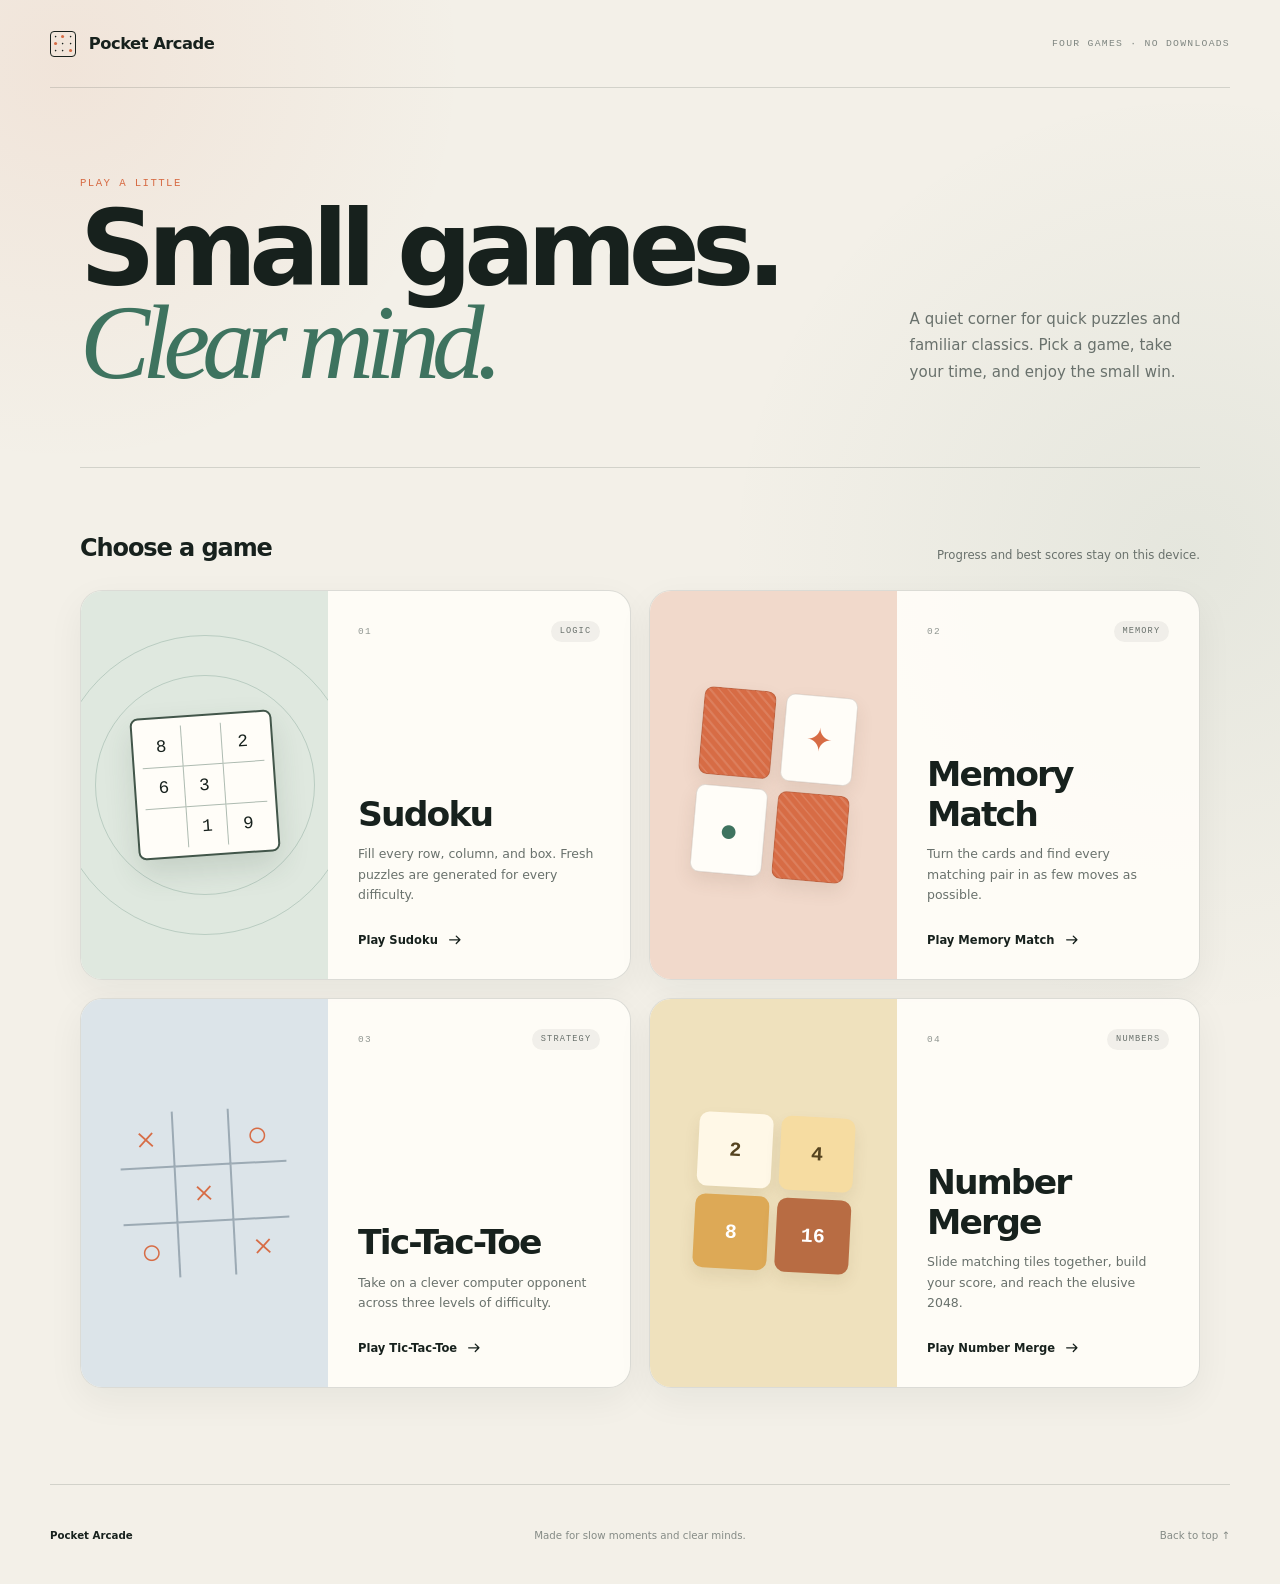
==== index.html @ c0d13474 "Add files via upload init" ====
<!DOCTYPE html>
<html lang="en">
<head>
  <meta charset="UTF-8">
  <meta name="viewport" content="width=device-width, initial-scale=1.0">
  <meta name="theme-color" content="#f3f0e8">
  <meta name="description" content="Pocket Arcade is a collection of calm, thoughtfully designed browser games: Sudoku, Memory Match, Tic-Tac-Toe, and Number Merge.">
  <title>Pocket Arcade — Small games, clear mind</title>
  <link rel="stylesheet" href="assets/css/hub.css">
</head>
<body>
  <a class="skip-link" href="#games">Skip to games</a>

  <header class="site-header">
    <a class="brand" href="index.html" aria-label="Pocket Arcade home">
      <span class="brand-mark" aria-hidden="true">
        <i></i><i></i><i></i><i></i><i></i><i></i><i></i><i></i><i></i>
      </span>
      <span>Pocket Arcade</span>
    </a>
    <span class="header-note">FOUR GAMES · NO DOWNLOADS</span>
  </header>

  <main>
    <section class="hero" aria-labelledby="hero-title">
      <div class="hero-copy">
        <p class="eyebrow">PLAY A LITTLE</p>
        <h1 id="hero-title">Small games.<br><em>Clear mind.</em></h1>
      </div>
      <p class="hero-description">A quiet corner for quick puzzles and familiar classics. Pick a game, take your time, and enjoy the small win.</p>
    </section>

    <section class="game-section" id="games" aria-labelledby="games-title">
      <div class="section-heading">
        <h2 id="games-title">Choose a game</h2>
        <p>Progress and best scores stay on this device.</p>
      </div>

      <div class="game-grid">
        <a class="game-card card-sudoku card-featured" href="games/sudoku/index.html">
          <div class="card-art" aria-hidden="true">
            <div class="sudoku-art">
              <span>8</span><span></span><span>2</span><span>6</span><span>3</span><span></span><span></span><span>1</span><span>9</span>
            </div>
            <span class="art-orbit orbit-one"></span>
            <span class="art-orbit orbit-two"></span>
          </div>
          <div class="card-body">
            <div class="card-topline">
              <span class="card-number">01</span>
              <span class="card-tag">LOGIC</span>
            </div>
            <h3>Sudoku</h3>
            <p>Fill every row, column, and box. Fresh puzzles are generated for every difficulty.</p>
            <span class="play-link">Play Sudoku <svg viewBox="0 0 24 24"><path d="M5 12h14M14 7l5 5-5 5"></path></svg></span>
          </div>
        </a>

        <a class="game-card card-memory" href="games/memory-match/index.html">
          <div class="card-art" aria-hidden="true">
            <div class="memory-art">
              <span class="memory-card back"></span>
              <span class="memory-card face">✦</span>
              <span class="memory-card face circle">●</span>
              <span class="memory-card back"></span>
            </div>
          </div>
          <div class="card-body">
            <div class="card-topline">
              <span class="card-number">02</span>
              <span class="card-tag">MEMORY</span>
            </div>
            <h3>Memory Match</h3>
            <p>Turn the cards and find every matching pair in as few moves as possible.</p>
            <span class="play-link">Play Memory Match <svg viewBox="0 0 24 24"><path d="M5 12h14M14 7l5 5-5 5"></path></svg></span>
          </div>
        </a>

        <a class="game-card card-tic" href="games/tic-tac-toe/index.html">
          <div class="card-art" aria-hidden="true">
            <div class="tic-art">
              <span>×</span><span></span><span>○</span><span></span><span>×</span><span></span><span>○</span><span></span><span>×</span>
            </div>
          </div>
          <div class="card-body">
            <div class="card-topline">
              <span class="card-number">03</span>
              <span class="card-tag">STRATEGY</span>
            </div>
            <h3>Tic-Tac-Toe</h3>
            <p>Take on a clever computer opponent across three levels of difficulty.</p>
            <span class="play-link">Play Tic-Tac-Toe <svg viewBox="0 0 24 24"><path d="M5 12h14M14 7l5 5-5 5"></path></svg></span>
          </div>
        </a>

        <a class="game-card card-merge" href="games/number-merge/index.html">
          <div class="card-art" aria-hidden="true">
            <div class="merge-art">
              <span>2</span><span>4</span><span>8</span><span>16</span>
            </div>
          </div>
          <div class="card-body">
            <div class="card-topline">
              <span class="card-number">04</span>
              <span class="card-tag">NUMBERS</span>
            </div>
            <h3>Number Merge</h3>
            <p>Slide matching tiles together, build your score, and reach the elusive 2048.</p>
            <span class="play-link">Play Number Merge <svg viewBox="0 0 24 24"><path d="M5 12h14M14 7l5 5-5 5"></path></svg></span>
          </div>
        </a>
      </div>
    </section>
  </main>

  <footer>
    <span>Pocket Arcade</span>
    <p>Made for slow moments and clear minds.</p>
    <a href="#hero-title">Back to top ↑</a>
  </footer>
</body>
</html>
---- assets/css/hub.css ----
:root {
  --canvas: #f3f0e8;
  --surface: #fffdf8;
  --ink: #17211d;
  --muted: #69716c;
  --line: rgba(63, 74, 67, 0.18);
  --orange: #d76c45;
  --green: #3e735f;
  --yellow: #dfad4d;
  --blue: #55728c;
  font-family: "Manrope", system-ui, -apple-system, BlinkMacSystemFont, "Segoe UI", sans-serif;
  color: var(--ink);
  background: var(--canvas);
  font-synthesis: none;
  text-rendering: optimizeLegibility;
}

* {
  box-sizing: border-box;
}

html {
  min-width: 320px;
  scroll-behavior: smooth;
}

body {
  min-height: 100vh;
  margin: 0;
  background:
    radial-gradient(circle at 5% 4%, rgba(215, 108, 69, 0.09), transparent 25rem),
    radial-gradient(circle at 93% 35%, rgba(62, 115, 95, 0.08), transparent 29rem),
    var(--canvas);
}

a {
  color: inherit;
  -webkit-tap-highlight-color: transparent;
}

a:focus-visible {
  outline: 3px solid rgba(39, 105, 90, 0.38);
  outline-offset: 4px;
}

svg {
  width: 1.1rem;
  height: 1.1rem;
  fill: none;
  stroke: currentColor;
  stroke-linecap: round;
  stroke-linejoin: round;
  stroke-width: 1.8;
}

.skip-link {
  position: fixed;
  z-index: 100;
  top: 0.75rem;
  left: 0.75rem;
  padding: 0.7rem 1rem;
  color: white;
  background: var(--ink);
  border-radius: 8px;
  transform: translateY(-160%);
  transition: transform 160ms ease;
}

.skip-link:focus {
  transform: translateY(0);
}

.site-header {
  display: flex;
  width: min(1180px, calc(100% - 48px));
  height: 88px;
  margin: 0 auto;
  align-items: center;
  justify-content: space-between;
  border-bottom: 1px solid var(--line);
}

.brand {
  display: inline-flex;
  gap: 0.8rem;
  align-items: center;
  font-size: 1.02rem;
  font-weight: 750;
  letter-spacing: -0.03em;
  text-decoration: none;
}

.brand-mark {
  display: grid;
  width: 26px;
  height: 26px;
  padding: 2px;
  grid-template-columns: repeat(3, 1fr);
  gap: 2px;
  border: 1.5px solid var(--ink);
  border-radius: 4px;
}

.brand-mark i {
  background: var(--ink);
  border-radius: 50%;
  transform: scale(0.32);
}

.brand-mark i:nth-child(2),
.brand-mark i:nth-child(4),
.brand-mark i:nth-child(9) {
  background: var(--orange);
  transform: scale(0.62);
}

.header-note,
.eyebrow,
.card-number,
.card-tag {
  font-family: "DM Mono", ui-monospace, SFMono-Regular, Consolas, monospace;
  font-weight: 500;
  letter-spacing: 0.13em;
}

.header-note {
  color: #7f8681;
  font-size: 0.61rem;
}

main {
  width: min(1120px, calc(100% - 48px));
  margin: 0 auto;
}

.hero {
  display: grid;
  min-height: 380px;
  padding: 72px 0 78px;
  grid-template-columns: minmax(0, 1.45fr) minmax(260px, 0.55fr);
  gap: 5vw;
  align-items: end;
  border-bottom: 1px solid var(--line);
}

.eyebrow {
  margin: 0 0 0.9rem;
  color: var(--orange);
  font-size: 0.67rem;
}

.hero h1 {
  margin: 0;
  font-size: clamp(3.2rem, 8.2vw, 7.2rem);
  font-weight: 580;
  letter-spacing: -0.075em;
  line-height: 0.88;
}

.hero h1 em {
  color: var(--green);
  font-family: Georgia, "Times New Roman", serif;
  font-weight: 400;
}

.hero-description {
  max-width: 340px;
  margin: 0 0 0.25rem;
  color: var(--muted);
  font-size: 0.94rem;
  line-height: 1.75;
}

.game-section {
  padding: 66px 0 96px;
}

.section-heading {
  display: flex;
  margin-bottom: 28px;
  align-items: end;
  justify-content: space-between;
}

.section-heading h2 {
  margin: 0;
  font-size: 1.5rem;
  letter-spacing: -0.045em;
}

.section-heading p {
  margin: 0;
  color: var(--muted);
  font-size: 0.73rem;
}

.game-grid {
  display: grid;
  grid-template-columns: repeat(2, minmax(0, 1fr));
  gap: 18px;
}

.game-card {
  position: relative;
  display: grid;
  min-height: 390px;
  overflow: hidden;
  grid-template-columns: 0.9fr 1.1fr;
  color: var(--ink);
  background: rgba(255, 253, 248, 0.9);
  border: 1px solid var(--line);
  border-radius: 22px;
  box-shadow: 0 12px 36px rgba(27, 37, 31, 0.055);
  text-decoration: none;
  transition: transform 180ms ease, box-shadow 180ms ease, border-color 180ms ease;
}

.game-card:hover {
  z-index: 1;
  border-color: rgba(63, 74, 67, 0.32);
  box-shadow: 0 20px 48px rgba(27, 37, 31, 0.11);
  transform: translateY(-4px);
}

.card-art {
  position: relative;
  display: grid;
  min-height: 250px;
  overflow: hidden;
  place-items: center;
}

.card-sudoku .card-art { background: #dfe8df; }
.card-memory .card-art { background: #f1d9cb; }
.card-tic .card-art { background: #dce4e9; }
.card-merge .card-art { background: #efe1bd; }

.card-body {
  display: flex;
  padding: 30px;
  flex-direction: column;
}

.card-topline {
  display: flex;
  align-items: center;
  justify-content: space-between;
}

.card-number {
  color: #909691;
  font-size: 0.59rem;
}

.card-tag {
  padding: 0.34rem 0.55rem;
  color: var(--muted);
  font-size: 0.54rem;
  background: rgba(23, 33, 29, 0.055);
  border-radius: 999px;
}

.card-body h3 {
  margin: auto 0 0.65rem;
  font-size: clamp(1.55rem, 2.7vw, 2.2rem);
  font-weight: 620;
  letter-spacing: -0.055em;
}

.card-body p {
  margin: 0 0 1.6rem;
  color: var(--muted);
  font-size: 0.78rem;
  line-height: 1.65;
}

.play-link {
  display: inline-flex;
  gap: 0.5rem;
  align-items: center;
  font-size: 0.72rem;
  font-weight: 700;
}

.play-link svg {
  transition: transform 180ms ease;
}

.game-card:hover .play-link svg {
  transform: translateX(4px);
}

.sudoku-art {
  display: grid;
  z-index: 2;
  width: 142px;
  height: 142px;
  padding: 8px;
  grid-template-columns: repeat(3, 1fr);
  background: var(--surface);
  border: 2px solid #42564a;
  border-radius: 8px;
  box-shadow: 0 14px 30px rgba(45, 71, 55, 0.15);
  transform: rotate(-4deg);
}

.sudoku-art span {
  display: grid;
  place-items: center;
  font-family: "DM Mono", ui-monospace, monospace;
  font-size: 1.1rem;
  border-right: 1px solid #aebbb1;
  border-bottom: 1px solid #aebbb1;
}

.sudoku-art span:nth-child(3n) { border-right: 0; }
.sudoku-art span:nth-child(n + 7) { border-bottom: 0; }

.art-orbit {
  position: absolute;
  border: 1px solid rgba(62, 115, 95, 0.24);
  border-radius: 50%;
}

.orbit-one { width: 220px; height: 220px; }
.orbit-two { width: 300px; height: 300px; }

.memory-art {
  display: grid;
  grid-template-columns: repeat(2, 72px);
  gap: 10px;
  transform: rotate(5deg);
}

.memory-card {
  display: grid;
  width: 72px;
  height: 88px;
  place-items: center;
  color: var(--orange);
  font-family: Georgia, serif;
  font-size: 2rem;
  background: var(--surface);
  border: 1px solid rgba(92, 56, 42, 0.18);
  border-radius: 9px;
  box-shadow: 0 8px 18px rgba(91, 55, 40, 0.1);
}

.memory-card.back {
  background:
    repeating-linear-gradient(45deg, transparent 0 5px, rgba(255, 255, 255, 0.13) 5px 7px),
    var(--orange);
}

.memory-card.circle {
  color: var(--green);
}

.tic-art {
  display: grid;
  width: 166px;
  height: 166px;
  grid-template-columns: repeat(3, 1fr);
  transform: rotate(-3deg);
}

.tic-art span {
  display: grid;
  place-items: center;
  color: var(--blue);
  font-family: Georgia, serif;
  font-size: 2.25rem;
  border-right: 2px solid rgba(50, 74, 93, 0.38);
  border-bottom: 2px solid rgba(50, 74, 93, 0.38);
}

.tic-art span:nth-child(3n) { border-right: 0; }
.tic-art span:nth-child(n + 7) { border-bottom: 0; }
.tic-art span:nth-child(odd) { color: var(--orange); }

.merge-art {
  display: grid;
  grid-template-columns: repeat(2, 74px);
  gap: 8px;
  transform: rotate(3deg);
}

.merge-art span {
  display: grid;
  width: 74px;
  height: 74px;
  place-items: center;
  color: #55431f;
  font-family: "DM Mono", ui-monospace, monospace;
  font-size: 1.25rem;
  font-weight: 700;
  background: #fff8e7;
  border-radius: 10px;
  box-shadow: 0 8px 16px rgba(87, 65, 26, 0.09);
}

.merge-art span:nth-child(2) { background: #f6dca1; }
.merge-art span:nth-child(3) { color: white; background: #dda956; }
.merge-art span:nth-child(4) { color: white; background: #b86c43; }

footer {
  display: grid;
  width: min(1180px, calc(100% - 48px));
  min-height: 100px;
  margin: 0 auto;
  grid-template-columns: 1fr auto 1fr;
  align-items: center;
  color: #858b86;
  font-size: 0.64rem;
  border-top: 1px solid var(--line);
}

footer span {
  color: var(--ink);
  font-weight: 700;
}

footer p {
  margin: 0;
}

footer a {
  justify-self: end;
  text-decoration: none;
}

footer a:hover {
  color: var(--ink);
}

@media (max-width: 900px) {
  .game-card {
    grid-template-columns: 1fr;
  }

  .card-body {
    min-height: 245px;
  }
}

@media (max-width: 680px) {
  .site-header,
  main,
  footer {
    width: calc(100% - 28px);
  }

  .site-header {
    height: 70px;
  }

  .header-note {
    display: none;
  }

  .hero {
    min-height: auto;
    padding: 52px 0 54px;
    grid-template-columns: 1fr;
    gap: 1.8rem;
  }

  .hero h1 {
    font-size: clamp(3rem, 17vw, 5rem);
  }

  .hero-description {
    font-size: 0.86rem;
  }

  .game-section {
    padding: 48px 0 66px;
  }

  .section-heading {
    align-items: flex-start;
    flex-direction: column;
    gap: 0.45rem;
  }

  .game-grid {
    grid-template-columns: 1fr;
  }

  .game-card {
    min-height: 0;
    grid-template-columns: 0.85fr 1.15fr;
  }

  .card-art {
    min-height: 230px;
  }

  .card-body {
    min-height: 230px;
    padding: 22px;
  }

  .card-body p {
    display: none;
  }

  .card-body h3 {
    margin-top: auto;
    font-size: 1.35rem;
  }

  .play-link {
    font-size: 0.65rem;
  }

  .sudoku-art {
    width: 112px;
    height: 112px;
  }

  .memory-art {
    grid-template-columns: repeat(2, 54px);
  }

  .memory-card {
    width: 54px;
    height: 66px;
  }

  .tic-art {
    width: 124px;
    height: 124px;
  }

  .merge-art {
    grid-template-columns: repeat(2, 54px);
  }

  .merge-art span {
    width: 54px;
    height: 54px;
    font-size: 0.9rem;
  }

  footer {
    min-height: 90px;
    grid-template-columns: 1fr auto;
  }

  footer p {
    display: none;
  }
}

@media (max-width: 420px) {
  .game-card {
    grid-template-columns: 1fr;
  }

  .card-art {
    min-height: 190px;
  }

  .card-body {
    min-height: 195px;
  }

  .card-body p {
    display: block;
    margin-bottom: 1.2rem;
    font-size: 0.72rem;
  }
}

@media (prefers-reduced-motion: reduce) {
  *,
  *::before,
  *::after {
    scroll-behavior: auto !important;
    animation-duration: 0.01ms !important;
    animation-iteration-count: 1 !important;
    transition-duration: 0.01ms !important;
  }
}
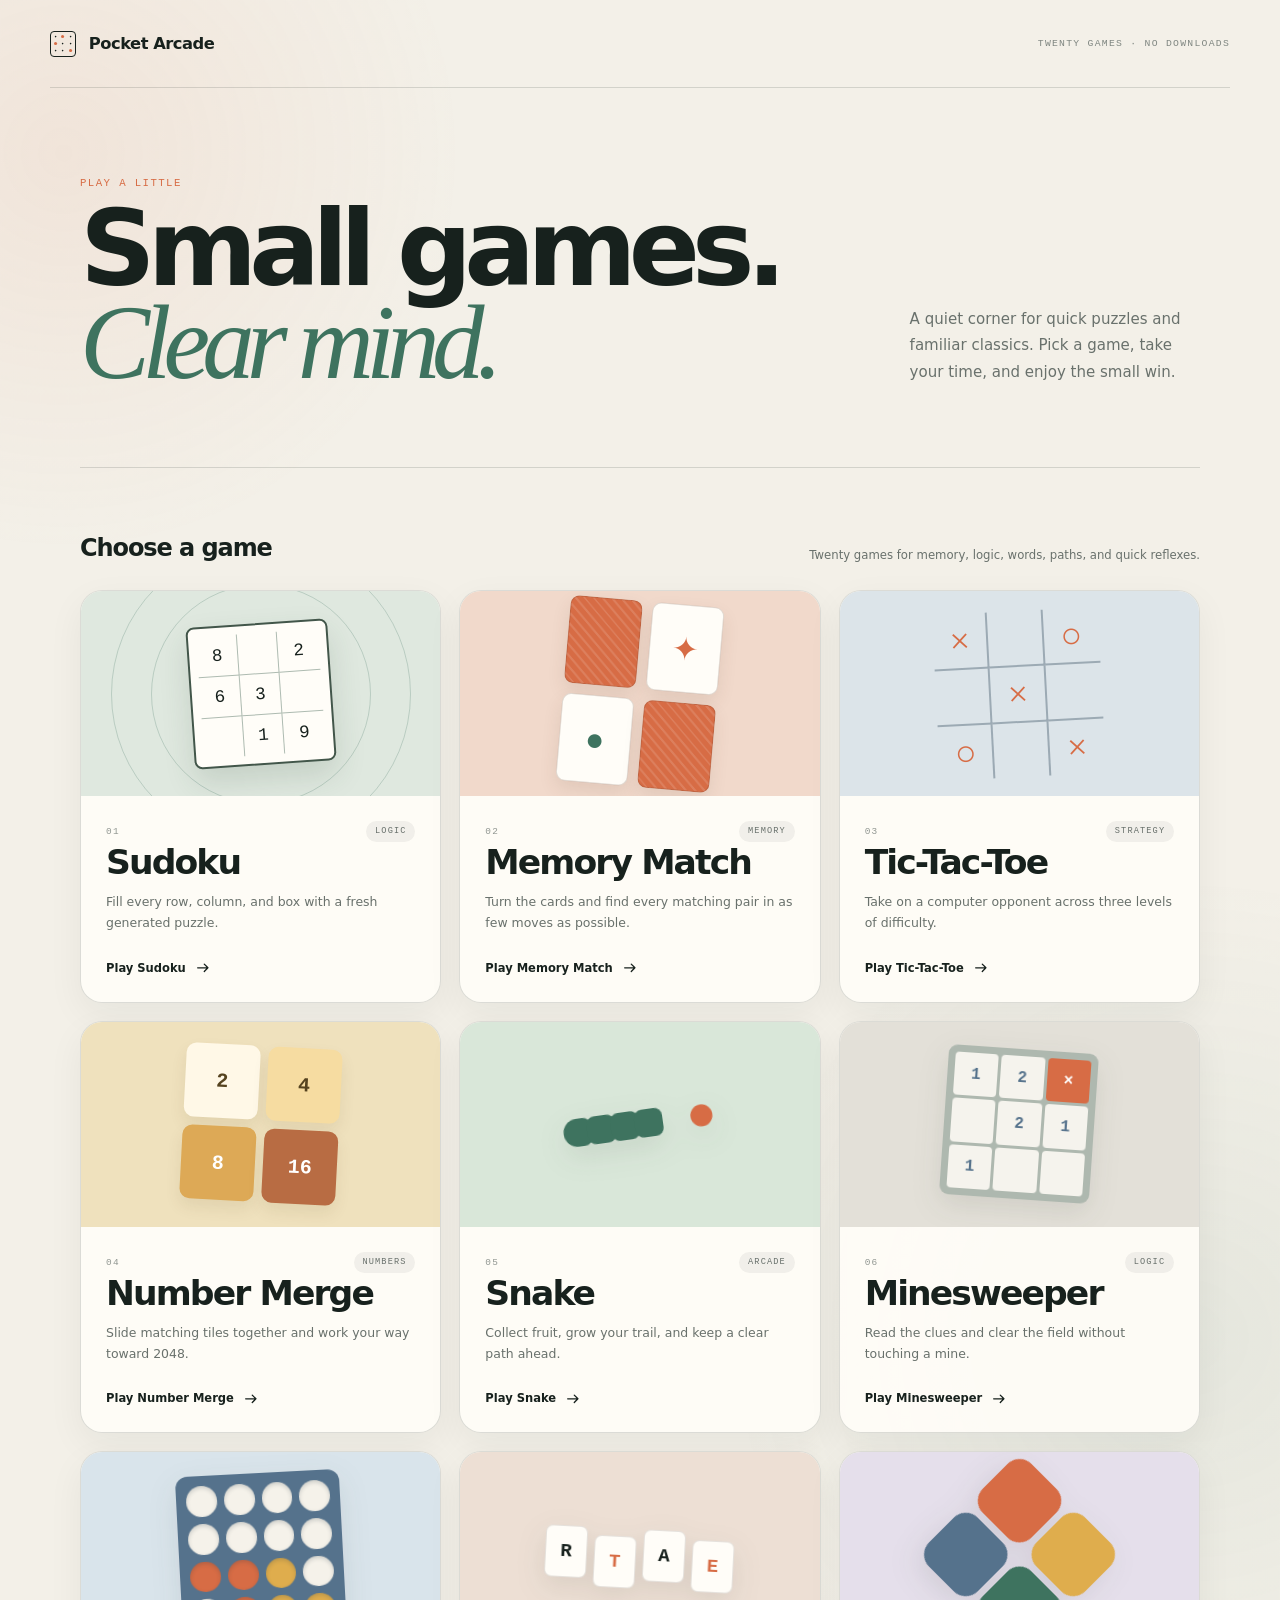
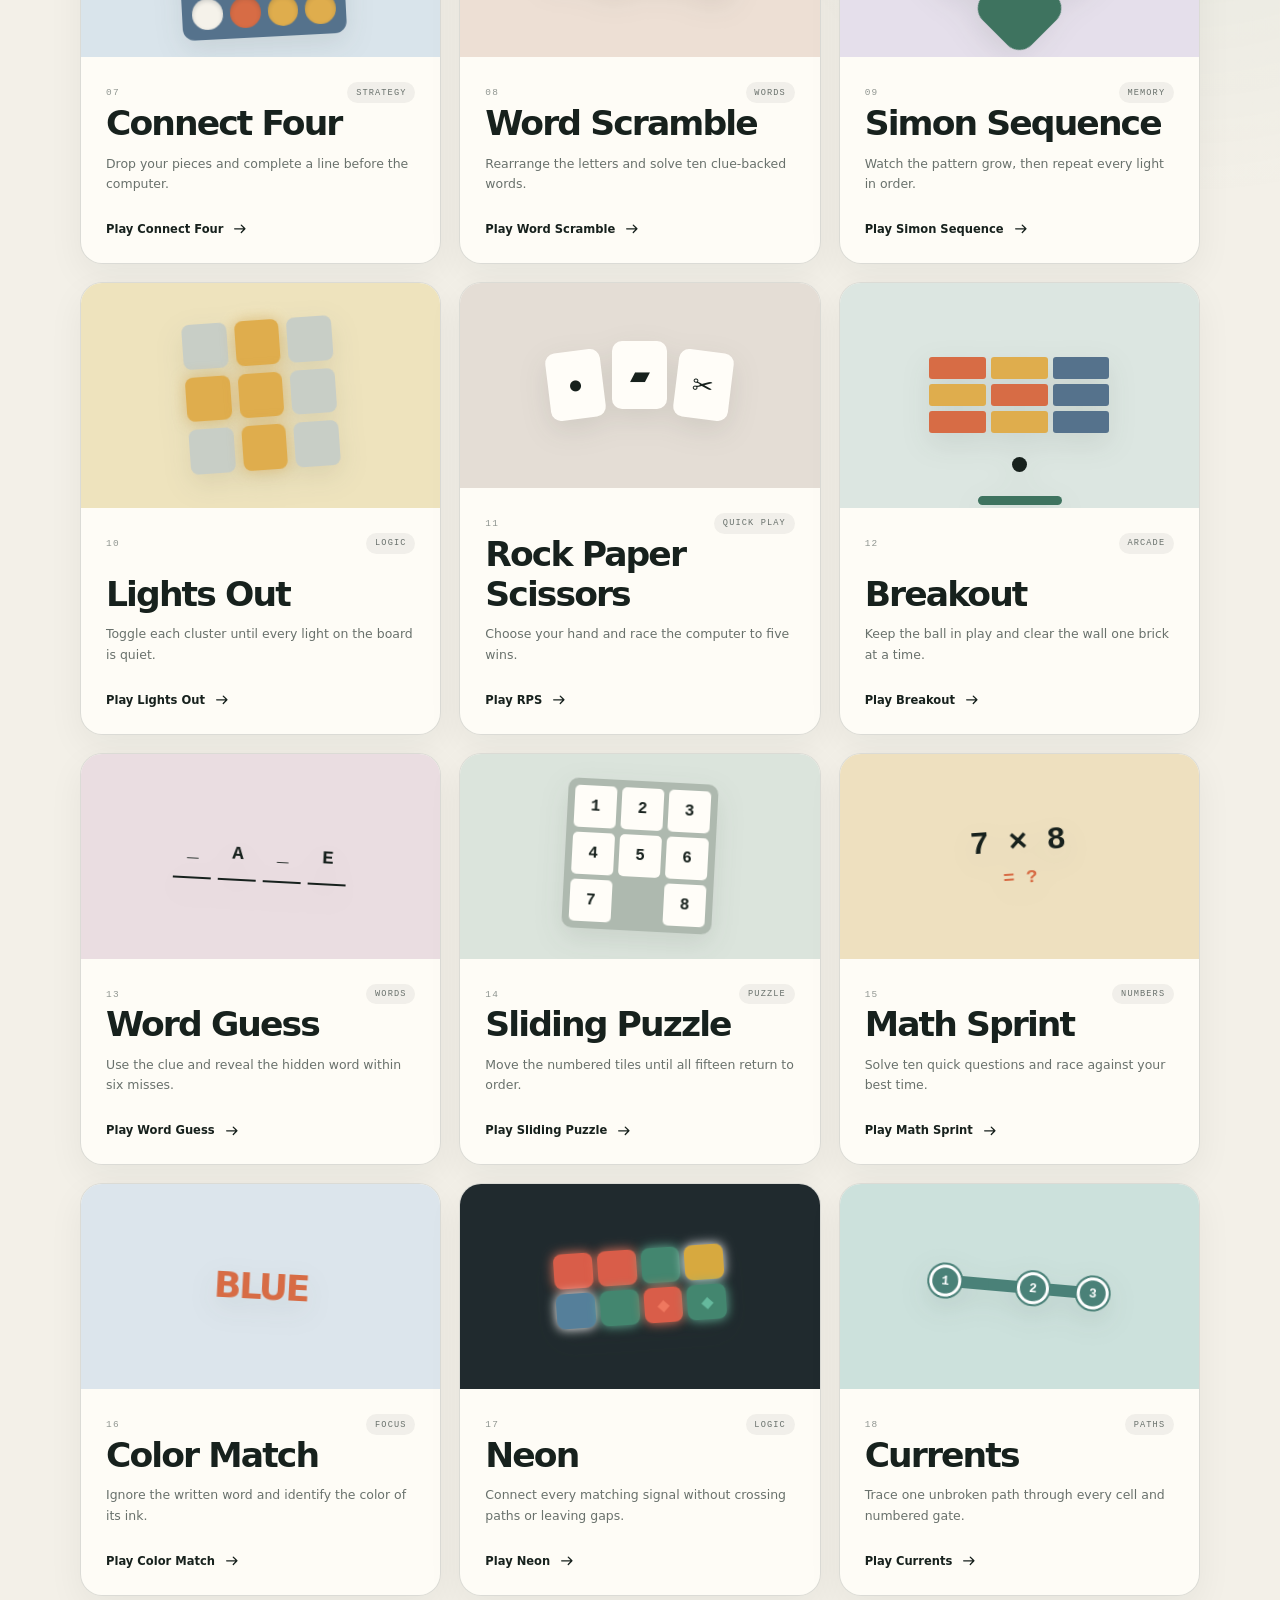
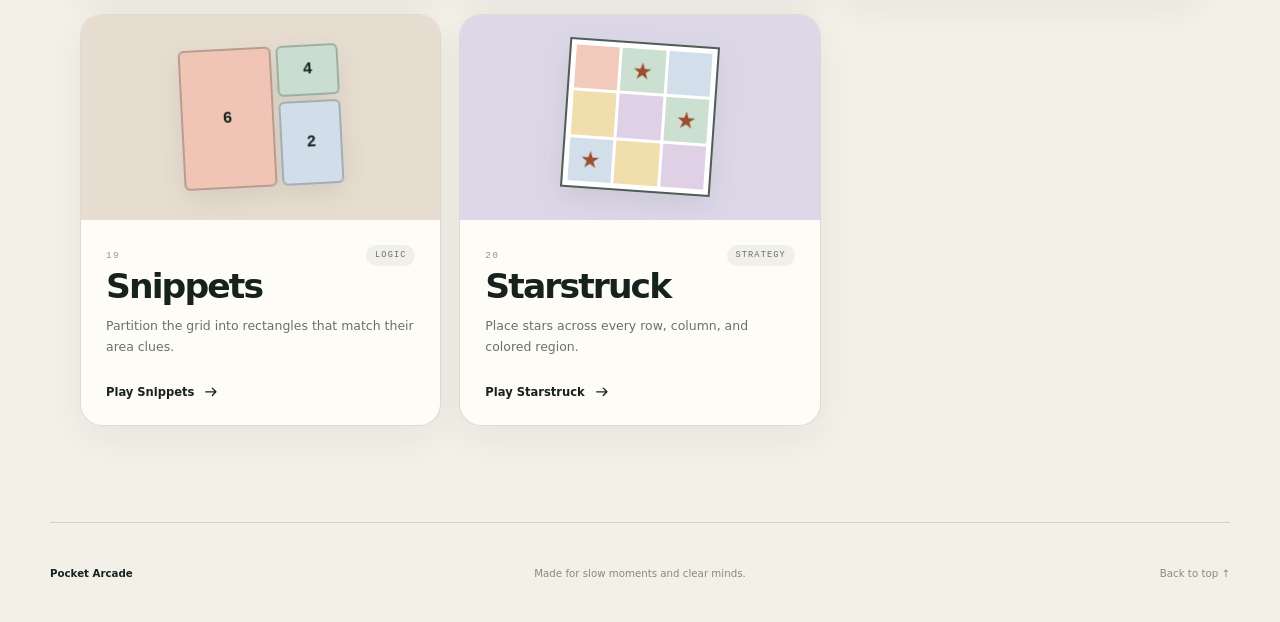
==== commit 74a1931f: "Add files via upload add games" ====
--- a/index.html
+++ b/index.html
@@ -4,8 +4,8 @@
   <meta charset="UTF-8">
   <meta name="viewport" content="width=device-width, initial-scale=1.0">
   <meta name="theme-color" content="#f3f0e8">
-  <meta name="description" content="Pocket Arcade is a collection of calm, thoughtfully designed browser games: Sudoku, Memory Match, Tic-Tac-Toe, and Number Merge.">
-  <title>Pocket Arcade — Small games, clear mind</title>
+  <meta name="description" content="Pocket Arcade is a collection of twenty calm browser games, including original path, region, word, strategy, memory, number, and arcade puzzles.">
+  <title>Pocket Arcade — Twenty small games</title>
   <link rel="stylesheet" href="assets/css/hub.css">
 </head>
 <body>
@@ -13,12 +13,10 @@
 
   <header class="site-header">
     <a class="brand" href="index.html" aria-label="Pocket Arcade home">
-      <span class="brand-mark" aria-hidden="true">
-        <i></i><i></i><i></i><i></i><i></i><i></i><i></i><i></i><i></i>
-      </span>
+      <span class="brand-mark" aria-hidden="true"><i></i><i></i><i></i><i></i><i></i><i></i><i></i><i></i><i></i></span>
       <span>Pocket Arcade</span>
     </a>
-    <span class="header-note">FOUR GAMES · NO DOWNLOADS</span>
+    <span class="header-note">TWENTY GAMES · NO DOWNLOADS</span>
   </header>
 
   <main>
@@ -33,90 +31,113 @@
     <section class="game-section" id="games" aria-labelledby="games-title">
       <div class="section-heading">
         <h2 id="games-title">Choose a game</h2>
-        <p>Progress and best scores stay on this device.</p>
+        <p>Twenty games for memory, logic, words, paths, and quick reflexes.</p>
       </div>
 
       <div class="game-grid">
-        <a class="game-card card-sudoku card-featured" href="games/sudoku/index.html">
-          <div class="card-art" aria-hidden="true">
-            <div class="sudoku-art">
-              <span>8</span><span></span><span>2</span><span>6</span><span>3</span><span></span><span></span><span>1</span><span>9</span>
-            </div>
-            <span class="art-orbit orbit-one"></span>
-            <span class="art-orbit orbit-two"></span>
-          </div>
-          <div class="card-body">
-            <div class="card-topline">
-              <span class="card-number">01</span>
-              <span class="card-tag">LOGIC</span>
-            </div>
-            <h3>Sudoku</h3>
-            <p>Fill every row, column, and box. Fresh puzzles are generated for every difficulty.</p>
-            <span class="play-link">Play Sudoku <svg viewBox="0 0 24 24"><path d="M5 12h14M14 7l5 5-5 5"></path></svg></span>
-          </div>
+        <a class="game-card card-sudoku" href="games/sudoku/index.html">
+          <div class="card-art" aria-hidden="true"><div class="sudoku-art"><span>8</span><span></span><span>2</span><span>6</span><span>3</span><span></span><span></span><span>1</span><span>9</span></div><span class="art-orbit orbit-one"></span><span class="art-orbit orbit-two"></span></div>
+          <div class="card-body"><div class="card-topline"><span class="card-number">01</span><span class="card-tag">LOGIC</span></div><h3>Sudoku</h3><p>Fill every row, column, and box with a fresh generated puzzle.</p><span class="play-link">Play Sudoku <svg viewBox="0 0 24 24"><path d="M5 12h14M14 7l5 5-5 5"></path></svg></span></div>
         </a>
 
-        <a class="game-card card-memory" href="games/memory-match/index.html">
-          <div class="card-art" aria-hidden="true">
-            <div class="memory-art">
-              <span class="memory-card back"></span>
-              <span class="memory-card face">✦</span>
-              <span class="memory-card face circle">●</span>
-              <span class="memory-card back"></span>
-            </div>
-          </div>
-          <div class="card-body">
-            <div class="card-topline">
-              <span class="card-number">02</span>
-              <span class="card-tag">MEMORY</span>
-            </div>
-            <h3>Memory Match</h3>
-            <p>Turn the cards and find every matching pair in as few moves as possible.</p>
-            <span class="play-link">Play Memory Match <svg viewBox="0 0 24 24"><path d="M5 12h14M14 7l5 5-5 5"></path></svg></span>
-          </div>
+        <a class="game-card card-memory" href="games/play.html?game=memory-match">
+          <div class="card-art" aria-hidden="true"><div class="memory-art"><span class="memory-card back"></span><span class="memory-card face">✦</span><span class="memory-card face circle">●</span><span class="memory-card back"></span></div></div>
+          <div class="card-body"><div class="card-topline"><span class="card-number">02</span><span class="card-tag">MEMORY</span></div><h3>Memory Match</h3><p>Turn the cards and find every matching pair in as few moves as possible.</p><span class="play-link">Play Memory Match <svg viewBox="0 0 24 24"><path d="M5 12h14M14 7l5 5-5 5"></path></svg></span></div>
         </a>
 
-        <a class="game-card card-tic" href="games/tic-tac-toe/index.html">
-          <div class="card-art" aria-hidden="true">
-            <div class="tic-art">
-              <span>×</span><span></span><span>○</span><span></span><span>×</span><span></span><span>○</span><span></span><span>×</span>
-            </div>
-          </div>
-          <div class="card-body">
-            <div class="card-topline">
-              <span class="card-number">03</span>
-              <span class="card-tag">STRATEGY</span>
-            </div>
-            <h3>Tic-Tac-Toe</h3>
-            <p>Take on a clever computer opponent across three levels of difficulty.</p>
-            <span class="play-link">Play Tic-Tac-Toe <svg viewBox="0 0 24 24"><path d="M5 12h14M14 7l5 5-5 5"></path></svg></span>
-          </div>
+        <a class="game-card card-tic" href="games/play.html?game=tic-tac-toe">
+          <div class="card-art" aria-hidden="true"><div class="tic-art"><span>×</span><span></span><span>○</span><span></span><span>×</span><span></span><span>○</span><span></span><span>×</span></div></div>
+          <div class="card-body"><div class="card-topline"><span class="card-number">03</span><span class="card-tag">STRATEGY</span></div><h3>Tic-Tac-Toe</h3><p>Take on a computer opponent across three levels of difficulty.</p><span class="play-link">Play Tic-Tac-Toe <svg viewBox="0 0 24 24"><path d="M5 12h14M14 7l5 5-5 5"></path></svg></span></div>
         </a>
 
-        <a class="game-card card-merge" href="games/number-merge/index.html">
-          <div class="card-art" aria-hidden="true">
-            <div class="merge-art">
-              <span>2</span><span>4</span><span>8</span><span>16</span>
-            </div>
-          </div>
-          <div class="card-body">
-            <div class="card-topline">
-              <span class="card-number">04</span>
-              <span class="card-tag">NUMBERS</span>
-            </div>
-            <h3>Number Merge</h3>
-            <p>Slide matching tiles together, build your score, and reach the elusive 2048.</p>
-            <span class="play-link">Play Number Merge <svg viewBox="0 0 24 24"><path d="M5 12h14M14 7l5 5-5 5"></path></svg></span>
-          </div>
+        <a class="game-card card-merge" href="games/play.html?game=number-merge">
+          <div class="card-art" aria-hidden="true"><div class="merge-art"><span>2</span><span>4</span><span>8</span><span>16</span></div></div>
+          <div class="card-body"><div class="card-topline"><span class="card-number">04</span><span class="card-tag">NUMBERS</span></div><h3>Number Merge</h3><p>Slide matching tiles together and work your way toward 2048.</p><span class="play-link">Play Number Merge <svg viewBox="0 0 24 24"><path d="M5 12h14M14 7l5 5-5 5"></path></svg></span></div>
+        </a>
+
+        <a class="game-card card-snake" href="games/play.html?game=snake">
+          <div class="card-art" aria-hidden="true"><div class="mini-art snake-art"><i></i><i></i><i></i><i></i><b></b></div></div>
+          <div class="card-body"><div class="card-topline"><span class="card-number">05</span><span class="card-tag">ARCADE</span></div><h3>Snake</h3><p>Collect fruit, grow your trail, and keep a clear path ahead.</p><span class="play-link">Play Snake <svg viewBox="0 0 24 24"><path d="M5 12h14M14 7l5 5-5 5"></path></svg></span></div>
+        </a>
+
+        <a class="game-card card-mines" href="games/play.html?game=minesweeper">
+          <div class="card-art" aria-hidden="true"><div class="mini-art mines-art"><span>1</span><span>2</span><span>×</span><span></span><span>2</span><span>1</span><span>1</span><span></span><span></span></div></div>
+          <div class="card-body"><div class="card-topline"><span class="card-number">06</span><span class="card-tag">LOGIC</span></div><h3>Minesweeper</h3><p>Read the clues and clear the field without touching a mine.</p><span class="play-link">Play Minesweeper <svg viewBox="0 0 24 24"><path d="M5 12h14M14 7l5 5-5 5"></path></svg></span></div>
+        </a>
+
+        <a class="game-card card-connect" href="games/play.html?game=connect-four">
+          <div class="card-art" aria-hidden="true"><div class="mini-art connect-art"><i></i><i></i><i></i><i></i><i></i><i></i><i></i><i></i><i></i><i></i><i></i><i></i><i></i><i></i><i></i><i></i></div></div>
+          <div class="card-body"><div class="card-topline"><span class="card-number">07</span><span class="card-tag">STRATEGY</span></div><h3>Connect Four</h3><p>Drop your pieces and complete a line before the computer.</p><span class="play-link">Play Connect Four <svg viewBox="0 0 24 24"><path d="M5 12h14M14 7l5 5-5 5"></path></svg></span></div>
+        </a>
+
+        <a class="game-card card-scramble" href="games/play.html?game=word-scramble">
+          <div class="card-art" aria-hidden="true"><div class="mini-art letter-art"><span>R</span><span>T</span><span>A</span><span>E</span></div></div>
+          <div class="card-body"><div class="card-topline"><span class="card-number">08</span><span class="card-tag">WORDS</span></div><h3>Word Scramble</h3><p>Rearrange the letters and solve ten clue-backed words.</p><span class="play-link">Play Word Scramble <svg viewBox="0 0 24 24"><path d="M5 12h14M14 7l5 5-5 5"></path></svg></span></div>
+        </a>
+
+        <a class="game-card card-simon" href="games/play.html?game=simon-sequence">
+          <div class="card-art" aria-hidden="true"><div class="mini-art simon-art"><i></i><i></i><i></i><i></i></div></div>
+          <div class="card-body"><div class="card-topline"><span class="card-number">09</span><span class="card-tag">MEMORY</span></div><h3>Simon Sequence</h3><p>Watch the pattern grow, then repeat every light in order.</p><span class="play-link">Play Simon Sequence <svg viewBox="0 0 24 24"><path d="M5 12h14M14 7l5 5-5 5"></path></svg></span></div>
+        </a>
+
+        <a class="game-card card-lights" href="games/play.html?game=lights-out">
+          <div class="card-art" aria-hidden="true"><div class="mini-art lights-art"><i></i><i></i><i></i><i></i><i></i><i></i><i></i><i></i><i></i></div></div>
+          <div class="card-body"><div class="card-topline"><span class="card-number">10</span><span class="card-tag">LOGIC</span></div><h3>Lights Out</h3><p>Toggle each cluster until every light on the board is quiet.</p><span class="play-link">Play Lights Out <svg viewBox="0 0 24 24"><path d="M5 12h14M14 7l5 5-5 5"></path></svg></span></div>
+        </a>
+
+        <a class="game-card card-rps" href="games/play.html?game=rock-paper-scissors">
+          <div class="card-art" aria-hidden="true"><div class="mini-art rps-art"><span>●</span><span>▰</span><span>✂</span></div></div>
+          <div class="card-body"><div class="card-topline"><span class="card-number">11</span><span class="card-tag">QUICK PLAY</span></div><h3>Rock Paper Scissors</h3><p>Choose your hand and race the computer to five wins.</p><span class="play-link">Play RPS <svg viewBox="0 0 24 24"><path d="M5 12h14M14 7l5 5-5 5"></path></svg></span></div>
+        </a>
+
+        <a class="game-card card-breakout" href="games/play.html?game=breakout">
+          <div class="card-art" aria-hidden="true"><div class="mini-art breakout-art"><i></i><i></i><i></i><i></i><i></i><i></i><i></i><i></i><i></i><b></b><span></span></div></div>
+          <div class="card-body"><div class="card-topline"><span class="card-number">12</span><span class="card-tag">ARCADE</span></div><h3>Breakout</h3><p>Keep the ball in play and clear the wall one brick at a time.</p><span class="play-link">Play Breakout <svg viewBox="0 0 24 24"><path d="M5 12h14M14 7l5 5-5 5"></path></svg></span></div>
+        </a>
+
+        <a class="game-card card-guess" href="games/play.html?game=word-guess">
+          <div class="card-art" aria-hidden="true"><div class="mini-art guess-art"><span>_</span><span>A</span><span>_</span><span>E</span></div></div>
+          <div class="card-body"><div class="card-topline"><span class="card-number">13</span><span class="card-tag">WORDS</span></div><h3>Word Guess</h3><p>Use the clue and reveal the hidden word within six misses.</p><span class="play-link">Play Word Guess <svg viewBox="0 0 24 24"><path d="M5 12h14M14 7l5 5-5 5"></path></svg></span></div>
+        </a>
+
+        <a class="game-card card-slide" href="games/play.html?game=sliding-puzzle">
+          <div class="card-art" aria-hidden="true"><div class="mini-art slide-art"><span>1</span><span>2</span><span>3</span><span>4</span><span>5</span><span>6</span><span>7</span><span></span><span>8</span></div></div>
+          <div class="card-body"><div class="card-topline"><span class="card-number">14</span><span class="card-tag">PUZZLE</span></div><h3>Sliding Puzzle</h3><p>Move the numbered tiles until all fifteen return to order.</p><span class="play-link">Play Sliding Puzzle <svg viewBox="0 0 24 24"><path d="M5 12h14M14 7l5 5-5 5"></path></svg></span></div>
+        </a>
+
+        <a class="game-card card-math" href="games/play.html?game=math-sprint">
+          <div class="card-art" aria-hidden="true"><div class="mini-art math-art"><span>7 × 8</span><b>= ?</b></div></div>
+          <div class="card-body"><div class="card-topline"><span class="card-number">15</span><span class="card-tag">NUMBERS</span></div><h3>Math Sprint</h3><p>Solve ten quick questions and race against your best time.</p><span class="play-link">Play Math Sprint <svg viewBox="0 0 24 24"><path d="M5 12h14M14 7l5 5-5 5"></path></svg></span></div>
+        </a>
+
+        <a class="game-card card-color" href="games/play.html?game=color-match">
+          <div class="card-art" aria-hidden="true"><div class="mini-art color-art">BLUE</div></div>
+          <div class="card-body"><div class="card-topline"><span class="card-number">16</span><span class="card-tag">FOCUS</span></div><h3>Color Match</h3><p>Ignore the written word and identify the color of its ink.</p><span class="play-link">Play Color Match <svg viewBox="0 0 24 24"><path d="M5 12h14M14 7l5 5-5 5"></path></svg></span></div>
+        </a>
+
+        <a class="game-card card-neon" href="games/play.html?game=neon">
+          <div class="card-art" aria-hidden="true"><div class="mini-art neon-art"><i></i><i></i><i></i><i></i><i></i><i></i><b>◆</b><b>◆</b></div></div>
+          <div class="card-body"><div class="card-topline"><span class="card-number">17</span><span class="card-tag">LOGIC</span></div><h3>Neon</h3><p>Connect every matching signal without crossing paths or leaving gaps.</p><span class="play-link">Play Neon <svg viewBox="0 0 24 24"><path d="M5 12h14M14 7l5 5-5 5"></path></svg></span></div>
+        </a>
+
+        <a class="game-card card-currents" href="games/play.html?game=currents">
+          <div class="card-art" aria-hidden="true"><div class="mini-art currents-art"><span>1</span><i></i><i></i><span>2</span><i></i><span>3</span></div></div>
+          <div class="card-body"><div class="card-topline"><span class="card-number">18</span><span class="card-tag">PATHS</span></div><h3>Currents</h3><p>Trace one unbroken path through every cell and numbered gate.</p><span class="play-link">Play Currents <svg viewBox="0 0 24 24"><path d="M5 12h14M14 7l5 5-5 5"></path></svg></span></div>
+        </a>
+
+        <a class="game-card card-snippets" href="games/play.html?game=snippets">
+          <div class="card-art" aria-hidden="true"><div class="mini-art snippets-art"><span>6</span><span>4</span><span>2</span><span>8</span></div></div>
+          <div class="card-body"><div class="card-topline"><span class="card-number">19</span><span class="card-tag">LOGIC</span></div><h3>Snippets</h3><p>Partition the grid into rectangles that match their area clues.</p><span class="play-link">Play Snippets <svg viewBox="0 0 24 24"><path d="M5 12h14M14 7l5 5-5 5"></path></svg></span></div>
+        </a>
+
+        <a class="game-card card-starstruck" href="games/play.html?game=starstruck">
+          <div class="card-art" aria-hidden="true"><div class="mini-art starstruck-art"><i></i><i>★</i><i></i><i></i><i></i><i>★</i><i>★</i><i></i><i></i></div></div>
+          <div class="card-body"><div class="card-topline"><span class="card-number">20</span><span class="card-tag">STRATEGY</span></div><h3>Starstruck</h3><p>Place stars across every row, column, and colored region.</p><span class="play-link">Play Starstruck <svg viewBox="0 0 24 24"><path d="M5 12h14M14 7l5 5-5 5"></path></svg></span></div>
         </a>
       </div>
     </section>
   </main>
 
-  <footer>
-    <span>Pocket Arcade</span>
-    <p>Made for slow moments and clear minds.</p>
-    <a href="#hero-title">Back to top ↑</a>
-  </footer>
+  <footer><span>Pocket Arcade</span><p>Made for slow moments and clear minds.</p><a href="#hero-title">Back to top ↑</a></footer>
 </body>
 </html>
--- a/assets/css/hub.css
+++ b/assets/css/hub.css
@@ -196,16 +196,16 @@
 
 .game-grid {
   display: grid;
-  grid-template-columns: repeat(2, minmax(0, 1fr));
+  grid-template-columns: repeat(3, minmax(0, 1fr));
   gap: 18px;
 }
 
 .game-card {
   position: relative;
   display: grid;
-  min-height: 390px;
+  min-height: 410px;
   overflow: hidden;
-  grid-template-columns: 0.9fr 1.1fr;
+  grid-template-columns: 1fr;
   color: var(--ink);
   background: rgba(255, 253, 248, 0.9);
   border: 1px solid var(--line);
@@ -225,7 +225,7 @@
 .card-art {
   position: relative;
   display: grid;
-  min-height: 250px;
+  min-height: 205px;
   overflow: hidden;
   place-items: center;
 }
@@ -237,7 +237,8 @@
 
 .card-body {
   display: flex;
-  padding: 30px;
+  min-height: 205px;
+  padding: 25px;
   flex-direction: column;
 }
 
@@ -434,6 +435,10 @@
 }
 
 @media (max-width: 900px) {
+  .game-grid {
+    grid-template-columns: repeat(2, minmax(0, 1fr));
+  }
+
   .game-card {
     grid-template-columns: 1fr;
   }
@@ -583,3 +588,92 @@
     transition-duration: 0.01ms !important;
   }
 }
+
+/* Additional game card artwork */
+.card-snake .card-art { background: #d9e7d9; }
+.card-mines .card-art { background: #e3e0d8; }
+.card-connect .card-art { background: #d9e4eb; }
+.card-scramble .card-art { background: #eddfd4; }
+.card-simon .card-art { background: #e5dfeb; }
+.card-lights .card-art { background: #eee3bd; }
+.card-rps .card-art { background: #e4ddd5; }
+.card-breakout .card-art { background: #dce6e1; }
+.card-guess .card-art { background: #eadde1; }
+.card-slide .card-art { background: #dbe4dc; }
+.card-math .card-art { background: #eee0bf; }
+.card-color .card-art { background: #dce5ec; }
+
+.mini-art { position: relative; filter: drop-shadow(0 10px 14px rgba(35, 46, 39, .1)); }
+.snake-art { display: flex; align-items: center; transform: rotate(-8deg); }
+.snake-art i { width: 28px; height: 28px; margin-left: -4px; background: var(--green); border-radius: 8px; }
+.snake-art i:first-child { border-radius: 50% 8px 8px 50%; }
+.snake-art b { width: 22px; height: 22px; margin-left: 28px; background: var(--orange); border-radius: 50%; }
+.mines-art { display: grid; width: 150px; height: 150px; padding: 7px; grid-template-columns: repeat(3, 1fr); background: #aeb8af; gap: 3px; border-radius: 9px; transform: rotate(4deg); }
+.mines-art span { display: grid; place-items: center; color: var(--blue); font: 700 1rem ui-monospace, monospace; background: #f5f3ed; border-radius: 4px; }
+.mines-art span:nth-child(3) { color: white; background: var(--orange); }
+.connect-art { display: grid; width: 164px; padding: 10px; grid-template-columns: repeat(4, 1fr); gap: 7px; background: var(--blue); border-radius: 12px; transform: rotate(-3deg); }
+.connect-art i { aspect-ratio: 1; background: #f5f2ea; border-radius: 50%; box-shadow: inset 0 2px 4px rgba(34,48,59,.2); }
+.connect-art i:nth-child(9), .connect-art i:nth-child(10), .connect-art i:nth-child(14) { background: var(--orange); }
+.connect-art i:nth-child(11), .connect-art i:nth-child(15), .connect-art i:nth-child(16) { background: var(--yellow); }
+.letter-art, .guess-art { display: flex; gap: 7px; transform: rotate(3deg); }
+.letter-art span, .guess-art span { display: grid; width: 42px; height: 52px; place-items: center; color: var(--ink); font: 700 1.2rem ui-monospace, monospace; background: var(--surface); border: 1px solid rgba(70,60,50,.14); border-radius: 7px; }
+.letter-art span:nth-child(even) { color: var(--orange); transform: translateY(8px); }
+.simon-art { display: grid; width: 145px; height: 145px; grid-template-columns: repeat(2, 1fr); gap: 7px; transform: rotate(45deg); }
+.simon-art i { border-radius: 17px; background: var(--orange); }.simon-art i:nth-child(2){background:var(--yellow)}.simon-art i:nth-child(3){background:var(--blue)}.simon-art i:nth-child(4){background:var(--green)}
+.lights-art { display: grid; width: 150px; height: 150px; grid-template-columns: repeat(3,1fr); gap: 8px; transform: rotate(-4deg); }
+.lights-art i { background: #c8cec6; border-radius: 8px; }.lights-art i:nth-child(2),.lights-art i:nth-child(4),.lights-art i:nth-child(5),.lights-art i:nth-child(8){background:var(--yellow);box-shadow:0 0 14px rgba(216,168,75,.55)}
+.rps-art { display: flex; gap: 9px; align-items: center; }
+.rps-art span { display: grid; width: 55px; height: 68px; place-items: center; color: var(--ink); font: 1.6rem Georgia, serif; background: var(--surface); border-radius: 10px; transform: rotate(-7deg); }.rps-art span:nth-child(2){transform:translateY(-10px)}.rps-art span:nth-child(3){transform:rotate(7deg)}
+.breakout-art { display: grid; position: relative; width: 180px; grid-template-columns: repeat(3,1fr); gap: 5px; }
+.breakout-art i { height: 22px; background: var(--orange); border-radius: 3px; }.breakout-art i:nth-child(2n){background:var(--yellow)}.breakout-art i:nth-child(3n){background:var(--blue)}.breakout-art b{position:absolute;top:100px;left:83px;width:15px;height:15px;background:var(--ink);border-radius:50%}.breakout-art span{position:absolute;top:139px;left:49px;width:84px;height:9px;background:var(--green);border-radius:5px}
+.guess-art span { width: 38px; background: transparent; border: 0; border-bottom: 2px solid var(--ink); border-radius: 0; }
+.slide-art { display:grid;width:150px;height:150px;padding:7px;grid-template-columns:repeat(3,1fr);gap:5px;background:#aeb9af;border-radius:10px;transform:rotate(3deg)}.slide-art span{display:grid;place-items:center;color:var(--ink);font:700 1rem ui-monospace,monospace;background:var(--surface);border-radius:5px}.slide-art span:empty{background:transparent}
+.math-art { display:flex; flex-direction:column; gap:6px; align-items:center; font:800 2rem ui-monospace,monospace; transform:rotate(-4deg) }.math-art b{color:var(--orange);font-size:1.2rem}
+.color-art { color: var(--orange); font-size: 2.25rem; font-weight: 850; letter-spacing: -.06em; transform: rotate(3deg); }
+
+@media (max-width: 680px) {
+  .mini-art { transform: scale(.78); }
+  .snake-art { transform: scale(.78) rotate(-8deg); }
+  .simon-art { transform: scale(.72) rotate(45deg); }
+}
+
+/* Path and region puzzle artwork */
+.card-neon .card-art { background: #202a2e; }
+.card-currents .card-art { background: #cce1dc; }
+.card-snippets .card-art { background: #e7ddd0; }
+.card-starstruck .card-art { background: #ddd8e8; }
+
+.neon-art { display: grid; width: 170px; grid-template-columns: repeat(4, 1fr); gap: 5px; transform: rotate(-4deg); }
+.neon-art i,
+.neon-art b { display: grid; height: 35px; place-items: center; color: white; font: 700 1rem Georgia, serif; border-radius: 8px; box-shadow: 0 0 12px currentColor; }
+.neon-art i:nth-child(1), .neon-art i:nth-child(2), .neon-art b:nth-child(7) { color: #ef785f; background: #d95d49; }
+.neon-art i:nth-child(3), .neon-art i:nth-child(6), .neon-art b:nth-child(8) { color: #65b99d; background: #43866f; }
+.neon-art i:nth-child(4) { background: #d7a93f; }
+.neon-art i:nth-child(5) { background: #557f9a; }
+
+.currents-art { display: flex; gap: 0; align-items: center; transform: rotate(5deg); }
+.currents-art span,
+.currents-art i { display: grid; width: 32px; height: 32px; place-items: center; color: white; font: 700 .8rem ui-monospace, monospace; background: #4a8178; }
+.currents-art span { border: 3px solid white; border-radius: 50%; box-shadow: 0 0 0 2px #4a8178; }
+.currents-art i { width: 28px; height: 12px; }
+
+.snippets-art { display: grid; width: 160px; height: 140px; grid-template-columns: 1.2fr .8fr; grid-template-rows: .75fr 1.25fr; gap: 5px; transform: rotate(-3deg); }
+.snippets-art span { display: grid; place-items: center; color: var(--ink); font: 800 1rem ui-monospace, monospace; border: 2px solid rgba(23,33,29,.25); border-radius: 6px; }
+.snippets-art span:nth-child(1) { grid-row: 1 / 3; background: #f0c5b5; }
+.snippets-art span:nth-child(2) { background: #c9ded0; }
+.snippets-art span:nth-child(3) { background: #d2ddea; }
+.snippets-art span:nth-child(4) { display: none; }
+
+.starstruck-art { display: grid; width: 150px; height: 150px; grid-template-columns: repeat(3, 1fr); gap: 3px; padding: 5px; background: white; border: 2px solid #4f5c55; transform: rotate(4deg); }
+.starstruck-art i { display: grid; place-items: center; color: #9d4e2f; font: 1.45rem Georgia, serif; background: #f1cabb; }
+.starstruck-art i:nth-child(2), .starstruck-art i:nth-child(6) { background: #cce0d2; }
+.starstruck-art i:nth-child(3), .starstruck-art i:nth-child(7) { background: #d2dfeb; }
+.starstruck-art i:nth-child(4), .starstruck-art i:nth-child(8) { background: #f0dfad; }
+.starstruck-art i:nth-child(5), .starstruck-art i:nth-child(9) { background: #dfd0e5; }
+
+@media (max-width: 680px) {
+  .neon-art { transform: scale(.78) rotate(-4deg); }
+  .currents-art { transform: scale(.78) rotate(5deg); }
+  .snippets-art { transform: scale(.78) rotate(-3deg); }
+  .starstruck-art { transform: scale(.74) rotate(4deg); }
+}
